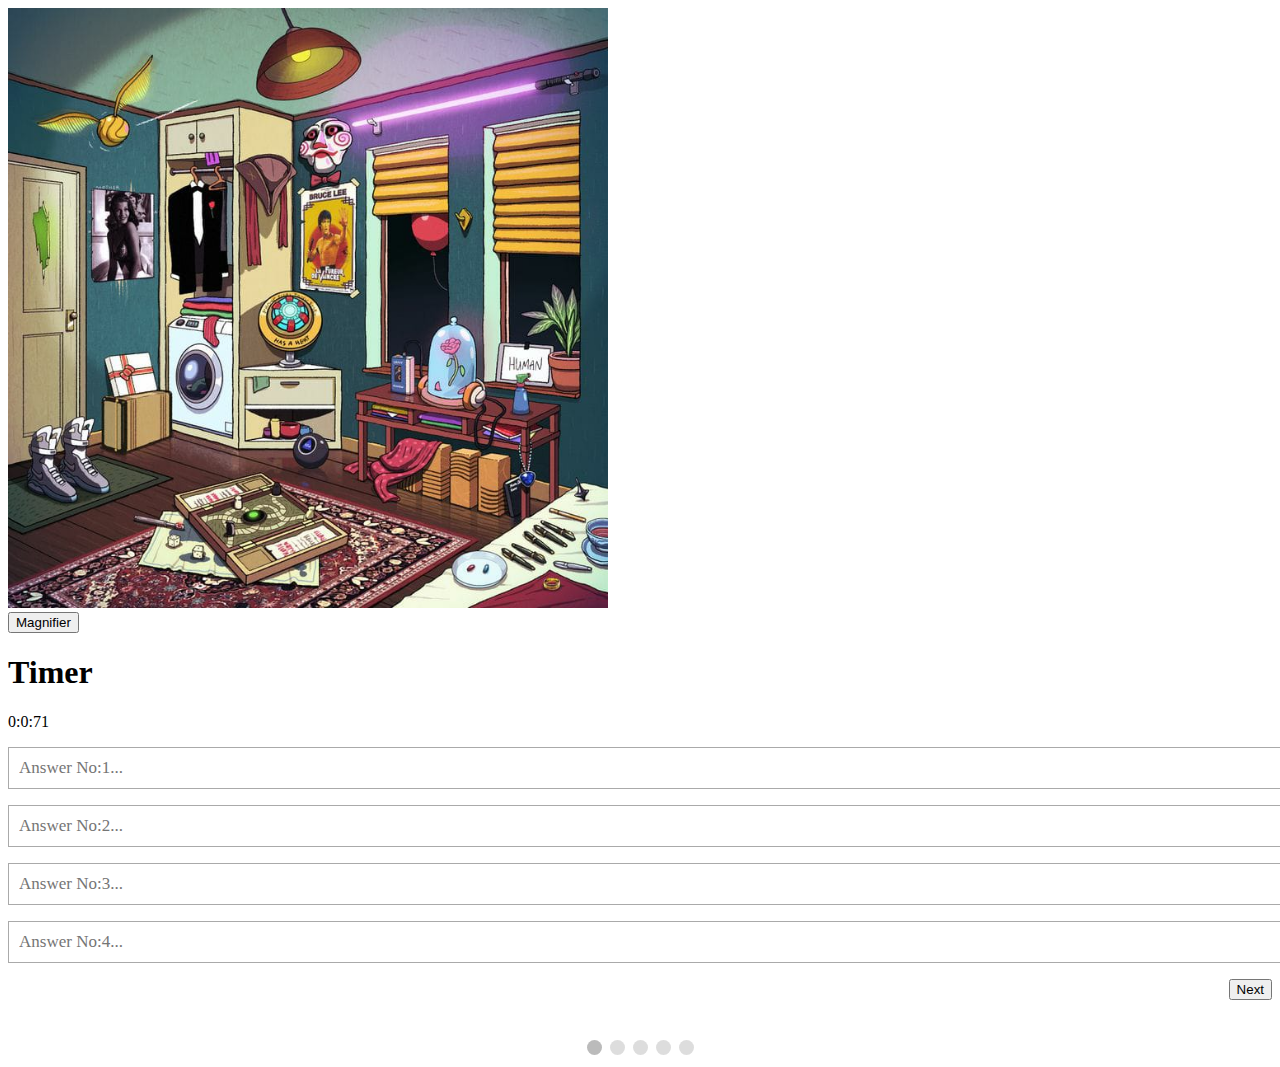
==== game/index.html @ 237ce968 "game" ====
<!DOCTYPE html>
<html lang="en">
<head>
    <meta charset="UTF-8">
    <meta http-equiv="X-UA-Compatible" content="IE=edge">
    <meta name="viewport" content="width=device-width, initial-scale=1.0">
    <link href="https://cdn.jsdelivr.net/npm/bootstrap@5.1.3/dist/css/bootstrap.min.css" rel="stylesheet" integrity="sha384-1BmE4kWBq78iYhFldvKuhfTAU6auU8tT94WrHftjDbrCEXSU1oBoqyl2QvZ6jIW3" crossorigin="anonymous">
    <link rel="stylesheet" href="./css/style.css">

    <title>Game</title>
</head>
<body>

    <div class="row">
        <div class="col-sm">
            <div class="img-magnifier-container">
                <img src="./src/img.jpeg" alt="img" id = "mainimage" width="600" height="600">
              </div>
            
        </div>
        <div class="col-sm">
            <div class="row">
                <div class="col-8 col-sm-3">
                 <button id="Magnifier" onclick="switchMag()">Magnifier</button>
                </div>
                <div class="col-4 col-sm-6">
                    <div class="wrapper">
                        <h1>Timer</h1>
                        <p><span id="mins">00</span>:<span id="seconds">00</span>:<span id="tens">00</span></p>
                        <!-- <button id="button-start">Start</button>
                        <button id="button-stop">Stop</button>
                        <button id="button-reset">Reset</button> -->
                    </div>
                </div>
            
            <div id="answers">
        

                <!-- One "tab" for each step in the form: -->
                <div class="tab">
                  <p><input placeholder="Answer No:1..." oninput="this.className = ''"></p>
                  <p><input placeholder="Answer No:2..." oninput="this.className = ''"></p>
                  <p><input placeholder="Answer No:3..." oninput="this.className = ''"></p>
                  <p><input placeholder="Answer No:4..." oninput="this.className = ''"></p>
                </div>

                <div class="tab">
                    <p><input placeholder="Answer No:5..." oninput="this.className = ''"></p>
                    <p><input placeholder="Answer No:6..." oninput="this.className = ''"></p>
                    <p><input placeholder="Answer No:7..." oninput="this.className = ''"></p>
                    <p><input placeholder="Answer No:8..." oninput="this.className = ''"></p>
                  </div>

                  <div class="tab">
                    <p><input placeholder="Answer No:9..." oninput="this.className = ''"></p>
                    <p><input placeholder="Answer No:10..." oninput="this.className = ''"></p>
                    <p><input placeholder="Answer No:11..." oninput="this.className = ''"></p>
                    <p><input placeholder="Answer No:12..." oninput="this.className = ''"></p>
                  </div>

                  <div class="tab">
                    <p><input placeholder="Answer No:13..." oninput="this.className = ''"></p>
                    <p><input placeholder="Answer No:14..." oninput="this.className = ''"></p>
                    <p><input placeholder="Answer No:15..." oninput="this.className = ''"></p>
                    <p><input placeholder="Answer No:16..." oninput="this.className = ''"></p>
                  </div>

                  <div class="tab">
                    <p><input placeholder="Answer No:17..." oninput="this.className = ''"></p>
                    <p><input placeholder="Answer No:18..." oninput="this.className = ''"></p>
                    <p><input placeholder="Answer No:19..." oninput="this.className = ''"></p>
                    <p><input placeholder="Answer No:20..." oninput="this.className = ''"></p>
                  </div>
                
              
                
                <div style="overflow:auto;">
                  <div style="float:right;">
                    <button type="button" id="prevBtn" onclick="nextPrev(-1)">Previous</button>
                    <button type="button" id="nextBtn" onclick="nextPrev(1)">Next</button>
                    <button type="button" id="submitBtn" style="display: none;" onclick="submitAns()">Submit</button>
                  </div>
                </div>
                
                <!-- Circles which indicates the steps of the form: -->
                <div style="text-align:center;margin-top:40px;">
                  <span class="step"></span>
                  <span class="step"></span>
                  <span class="step"></span>
                  <span class="step"></span>
                  <span class="step"></span>
                </div>
                
            </div> 
                
        </div>
      </div>
     <script src="./js/script.js"></script>
    <script src="https://cdn.jsdelivr.net/npm/@popperjs/core@2.10.2/dist/umd/popper.min.js" integrity="sha384-7+zCNj/IqJ95wo16oMtfsKbZ9ccEh31eOz1HGyDuCQ6wgnyJNSYdrPa03rtR1zdB" crossorigin="anonymous"></script>
    <script src="https://cdn.jsdelivr.net/npm/bootstrap@5.1.3/dist/js/bootstrap.min.js" integrity="sha384-QJHtvGhmr9XOIpI6YVutG+2QOK9T+ZnN4kzFN1RtK3zEFEIsxhlmWl5/YESvpZ13" crossorigin="anonymous"></script>

</body>
</html>
---- game/css/style.css ----
/* Style the input fields */
input {
    padding: 10px;
    width: 100%;
    font-size: 17px;
    font-family: Raleway;
    border: 1px solid #aaaaaa;
  }
  
  /* Mark input boxes that gets an error on validation: */
  input.invalid {
    background-color: #ffdddd;
  }
  
  /* Hide all steps by default: */
  .tab {
    display: none;
  }
  
  /* Make circles that indicate the steps of the form: */
  .step {
    height: 15px;
    width: 15px;
    margin: 0 2px;
    background-color: #bbbbbb;
    border: none;
    border-radius: 50%;
    display: inline-block;
    opacity: 0.5;
  }
  
  /* Mark the active step: */
  .step.active {
    opacity: 1;
  }
  
  /* Mark the steps that are finished and valid: */
  .step.finish {
    background-color: #0609f1;
  }


  .img-magnifier-container {
    position:relative;
  }
  
  .img-magnifier-glass {
    position: absolute;
    border: 3px solid #000;
    border-radius: 50%;
    cursor: none;
    /*Set the size of the magnifier glass:*/
    width: 100px;
    height: 100px;
  }
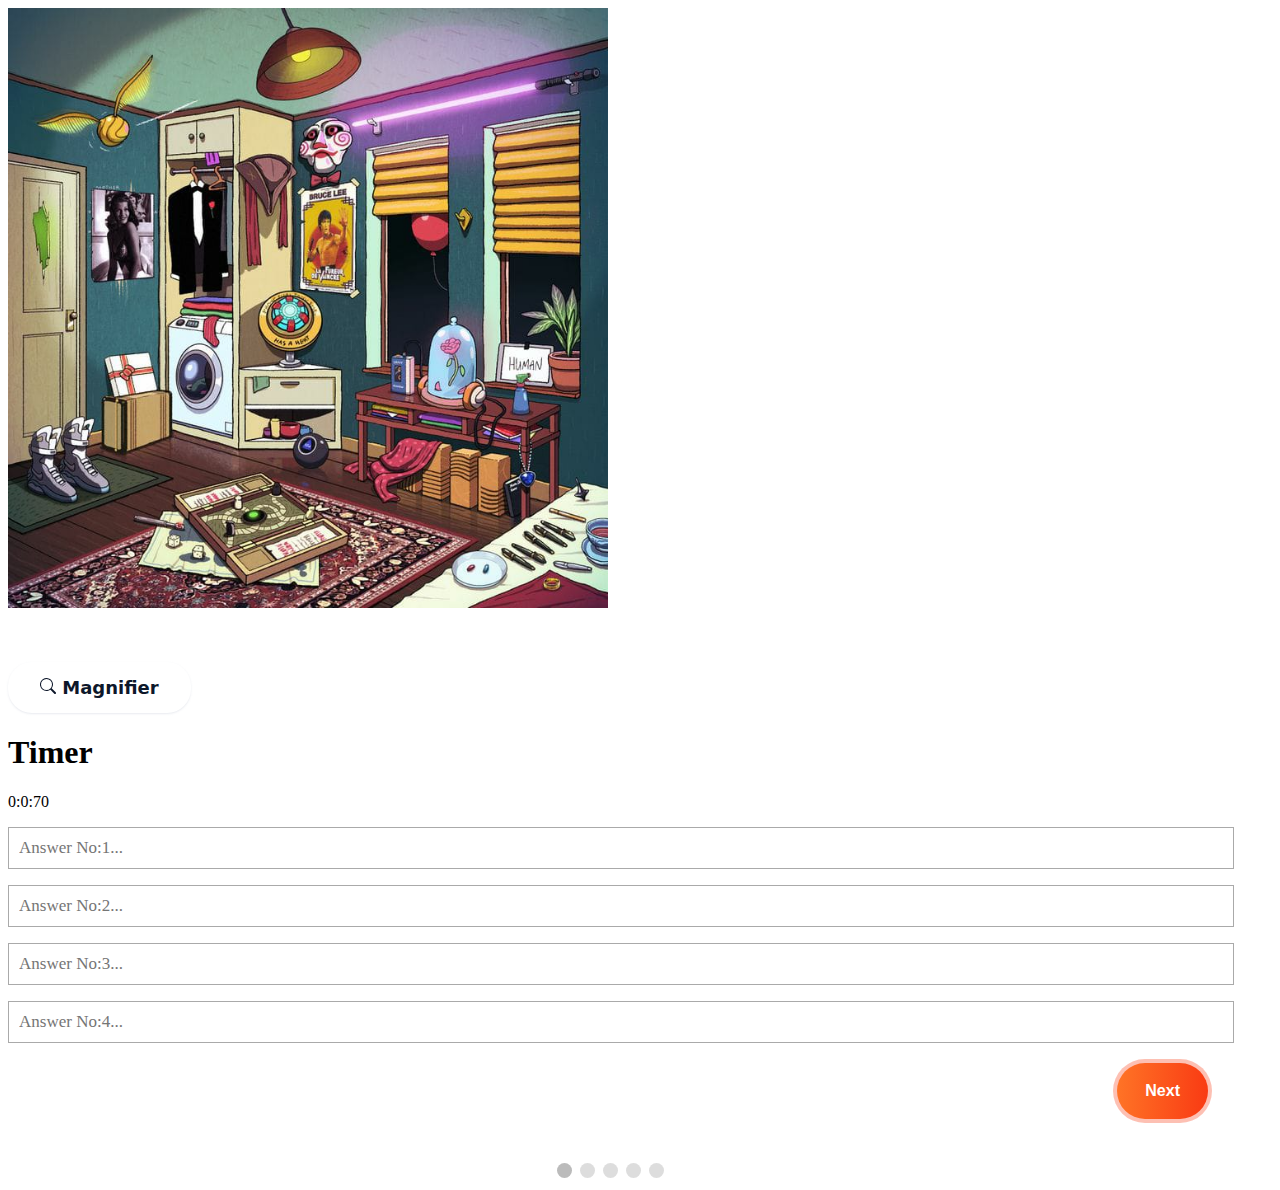
==== commit 52c78d20: "basic styles" ====
--- a/game/index.html
+++ b/game/index.html
@@ -10,20 +10,24 @@
     <title>Game</title>
 </head>
 <body>
-
+<section>
     <div class="row">
         <div class="col-sm">
+            <div class="container">
             <div class="img-magnifier-container">
                 <img src="./src/img.jpeg" alt="img" id = "mainimage" width="600" height="600">
               </div>
-            
+            </div>
         </div>
         <div class="col-sm">
-            <div class="row">
-                <div class="col-8 col-sm-3">
-                 <button id="Magnifier" onclick="switchMag()">Magnifier</button>
+            <div class="row topSection">
+                <div class="col-8 col-sm-3 container">
+                 <button class="button-81" id="Magnifier" onclick="switchMag()"><svg xmlns="http://www.w3.org/2000/svg" width="16" height="16" fill="currentColor" class="bi bi-search" viewBox="0 0 16 16">
+                    <path d="M11.742 10.344a6.5 6.5 0 1 0-1.397 1.398h-.001c.03.04.062.078.098.115l3.85 3.85a1 1 0 0 0 1.415-1.414l-3.85-3.85a1.007 1.007 0 0 0-.115-.1zM12 6.5a5.5 5.5 0 1 1-11 0 5.5 5.5 0 0 1 11 0z"/>
+                  </svg>
+                   Magnifier</button>
                 </div>
-                <div class="col-4 col-sm-6">
+                <div class="col-4 col-sm-6 container">
                     <div class="wrapper">
                         <h1>Timer</h1>
                         <p><span id="mins">00</span>:<span id="seconds">00</span>:<span id="tens">00</span></p>
@@ -33,7 +37,7 @@
                     </div>
                 </div>
             
-            <div id="answers">
+            <div id="answers" class="container">
         
 
                 <!-- One "tab" for each step in the form: -->
@@ -76,9 +80,9 @@
                 
                 <div style="overflow:auto;">
                   <div style="float:right;">
-                    <button type="button" id="prevBtn" onclick="nextPrev(-1)">Previous</button>
-                    <button type="button" id="nextBtn" onclick="nextPrev(1)">Next</button>
-                    <button type="button" id="submitBtn" style="display: none;" onclick="submitAns()">Submit</button>
+                    <button class="crtBtn" type="button" id="prevBtn" onclick="nextPrev(-1)">Previous</button>
+                    <button class="crtBtn" type="button" id="nextBtn" onclick="nextPrev(1)">Next</button>
+                    <button class="crtBtn" type="button" id="submitBtn" style="display: none;" onclick="submitAns()">Submit</button>
                   </div>
                 </div>
                 
@@ -95,6 +99,8 @@
                 
         </div>
       </div>
+    </section>
+      
      <script src="./js/script.js"></script>
     <script src="https://cdn.jsdelivr.net/npm/@popperjs/core@2.10.2/dist/umd/popper.min.js" integrity="sha384-7+zCNj/IqJ95wo16oMtfsKbZ9ccEh31eOz1HGyDuCQ6wgnyJNSYdrPa03rtR1zdB" crossorigin="anonymous"></script>
     <script src="https://cdn.jsdelivr.net/npm/bootstrap@5.1.3/dist/js/bootstrap.min.js" integrity="sha384-QJHtvGhmr9XOIpI6YVutG+2QOK9T+ZnN4kzFN1RtK3zEFEIsxhlmWl5/YESvpZ13" crossorigin="anonymous"></script>
--- a/game/css/style.css
+++ b/game/css/style.css
@@ -52,4 +52,154 @@
     /*Set the size of the magnifier glass:*/
     width: 100px;
     height: 100px;
-  }+  }
+
+.topSection{
+    margin-top: 50px;
+}
+
+div#answers{
+    padding-right: 60px;
+}
+
+
+/* CSS */
+.crtBtn {
+  align-items: center;
+  appearance: none;
+  background-clip: padding-box;
+  background-color: initial;
+  background-image: none;
+  border-style: none;
+  box-sizing: border-box;
+  color: #fff;
+  cursor: pointer;
+  display: inline-block;
+  flex-direction: row;
+  flex-shrink: 0;
+  font-family: Eina01,sans-serif;
+  font-size: 16px;
+  font-weight: 800;
+  justify-content: center;
+  line-height: 24px;
+  margin: 0;
+  min-height: 64px;
+  outline: none;
+  overflow: visible;
+  padding: 19px 26px;
+  pointer-events: auto;
+  position: relative;
+  text-align: center;
+  text-decoration: none;
+  text-transform: none;
+  user-select: none;
+  -webkit-user-select: none;
+  touch-action: manipulation;
+  vertical-align: middle;
+  width: auto;
+  word-break: keep-all;
+  z-index: 0;
+}
+
+@media (min-width: 768px) {
+  .crtBtn {
+    padding: 19px 32px;
+  }
+}
+
+.crtBtn:before,
+.crtBtn:after {
+  border-radius: 80px;
+}
+
+.crtBtn:before {
+  background-color: rgba(249, 58, 19, .32);
+  content: "";
+  display: block;
+  height: 100%;
+  left: 0;
+  overflow: hidden;
+  position: absolute;
+  top: 0;
+  width: 100%;
+  z-index: -2;
+}
+
+.crtBtn:after {
+  background-color: initial;
+  background-image: linear-gradient(92.83deg, #ff7426 0, #f93a13 100%);
+  bottom: 4px;
+  content: "";
+  display: block;
+  left: 4px;
+  overflow: hidden;
+  position: absolute;
+  right: 4px;
+  top: 4px;
+  transition: all 100ms ease-out;
+  z-index: -1;
+}
+
+.crtBtn:hover:not(:disabled):after {
+  bottom: 0;
+  left: 0;
+  right: 0;
+  top: 0;
+  transition-timing-function: ease-in;
+}
+
+.crtBtn:active:not(:disabled) {
+  color: #ccc;
+}
+
+.crtBtn:active:not(:disabled):after {
+  background-image: linear-gradient(0deg, rgba(0, 0, 0, .2), rgba(0, 0, 0, .2)), linear-gradient(92.83deg, #ff7426 0, #f93a13 100%);
+  bottom: 4px;
+  left: 4px;
+  right: 4px;
+  top: 4px;
+}
+
+.crtBtn:disabled {
+  cursor: default;
+  opacity: .24;
+}
+
+
+
+
+/* CSS */
+.button-81 {
+  background-color: #fff;
+  border: 0 solid #e2e8f0;
+  border-radius: 1.5rem;
+  box-sizing: border-box;
+  color: #0d172a;
+  cursor: pointer;
+  display: inline-block;
+  font-family: "Basier circle",-apple-system,system-ui,"Segoe UI",Roboto,"Helvetica Neue",Arial,"Noto Sans",sans-serif,"Apple Color Emoji","Segoe UI Emoji","Segoe UI Symbol","Noto Color Emoji";
+  font-size: 1.1rem;
+  font-weight: 600;
+  line-height: 1;
+  padding: 1rem 1.6rem;
+  text-align: center;
+  text-decoration: none #0d172a solid;
+  text-decoration-thickness: auto;
+  transition: all .1s cubic-bezier(.4, 0, .2, 1);
+  box-shadow: 0px 1px 2px rgba(166, 175, 195, 0.25);
+  user-select: none;
+  -webkit-user-select: none;
+  touch-action: manipulation;
+}
+
+.button-81:hover {
+  background-color: #1e293b;
+  color: #fff;
+}
+
+@media (min-width: 768px) {
+  .button-81 {
+    font-size: 1.125rem;
+    padding: 1rem 2rem;
+  }
+}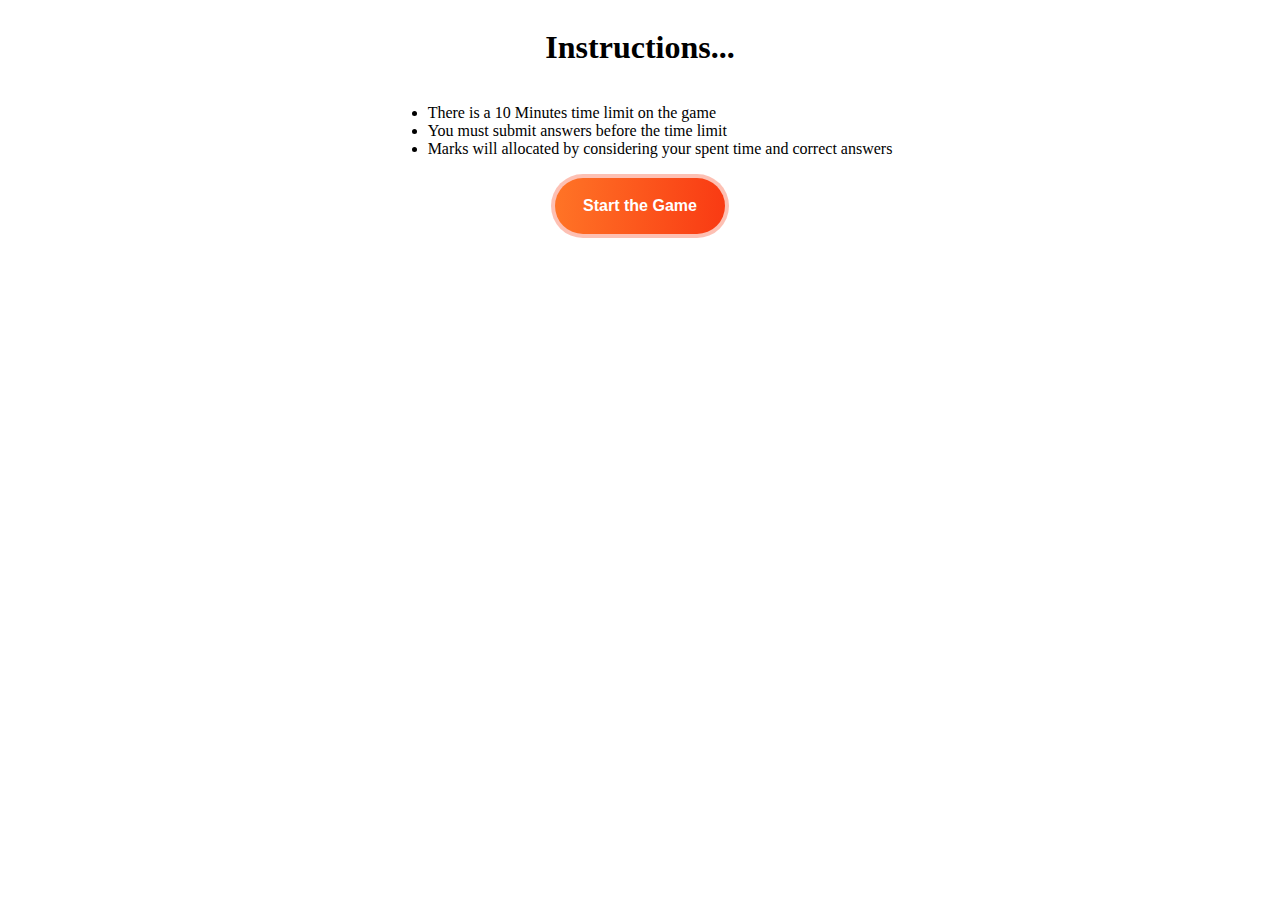
==== commit cce6fa27: "different pages" ====
--- a/game/index.html
+++ b/game/index.html
@@ -4,104 +4,40 @@
     <meta charset="UTF-8">
     <meta http-equiv="X-UA-Compatible" content="IE=edge">
     <meta name="viewport" content="width=device-width, initial-scale=1.0">
+    <title>Start Game</title>
     <link href="https://cdn.jsdelivr.net/npm/bootstrap@5.1.3/dist/css/bootstrap.min.css" rel="stylesheet" integrity="sha384-1BmE4kWBq78iYhFldvKuhfTAU6auU8tT94WrHftjDbrCEXSU1oBoqyl2QvZ6jIW3" crossorigin="anonymous">
     <link rel="stylesheet" href="./css/style.css">
-
-    <title>Game</title>
+    <style>
+       .container{
+        display: flex;
+        align-items: center;
+        justify-content: center;
+       }
+    </style>
 </head>
 <body>
-<section>
-    <div class="row">
-        <div class="col-sm">
-            <div class="container">
-            <div class="img-magnifier-container">
-                <img src="./src/img.jpeg" alt="img" id = "mainimage" width="600" height="600">
-              </div>
-            </div>
-        </div>
-        <div class="col-sm">
-            <div class="row topSection">
-                <div class="col-8 col-sm-3 container">
-                 <button class="button-81" id="Magnifier" onclick="switchMag()"><svg xmlns="http://www.w3.org/2000/svg" width="16" height="16" fill="currentColor" class="bi bi-search" viewBox="0 0 16 16">
-                    <path d="M11.742 10.344a6.5 6.5 0 1 0-1.397 1.398h-.001c.03.04.062.078.098.115l3.85 3.85a1 1 0 0 0 1.415-1.414l-3.85-3.85a1.007 1.007 0 0 0-.115-.1zM12 6.5a5.5 5.5 0 1 1-11 0 5.5 5.5 0 0 1 11 0z"/>
-                  </svg>
-                   Magnifier</button>
-                </div>
-                <div class="col-4 col-sm-6 container">
-                    <div class="wrapper">
-                        <h1>Timer</h1>
-                        <p><span id="mins">00</span>:<span id="seconds">00</span>:<span id="tens">00</span></p>
-                        <!-- <button id="button-start">Start</button>
-                        <button id="button-stop">Stop</button>
-                        <button id="button-reset">Reset</button> -->
-                    </div>
-                </div>
-            
-            <div id="answers" class="container">
+    <div class="container">
+        <h1>Instructions...</h1>
         
+        
+    </div>
 
-                <!-- One "tab" for each step in the form: -->
-                <div class="tab">
-                  <p><input placeholder="Answer No:1..." oninput="this.className = ''"></p>
-                  <p><input placeholder="Answer No:2..." oninput="this.className = ''"></p>
-                  <p><input placeholder="Answer No:3..." oninput="this.className = ''"></p>
-                  <p><input placeholder="Answer No:4..." oninput="this.className = ''"></p>
-                </div>
+    <div class="container">
+        <ul>
+            <li>There is a 10 Minutes time limit on the game</li>
+            <li>You must submit answers before the time limit</li>
+            <li>Marks will allocated by considering your spent time and correct answers</li>
+        </ul>
+    </div>
+   
 
-                <div class="tab">
-                    <p><input placeholder="Answer No:5..." oninput="this.className = ''"></p>
-                    <p><input placeholder="Answer No:6..." oninput="this.className = ''"></p>
-                    <p><input placeholder="Answer No:7..." oninput="this.className = ''"></p>
-                    <p><input placeholder="Answer No:8..." oninput="this.className = ''"></p>
-                  </div>
-
-                  <div class="tab">
-                    <p><input placeholder="Answer No:9..." oninput="this.className = ''"></p>
-                    <p><input placeholder="Answer No:10..." oninput="this.className = ''"></p>
-                    <p><input placeholder="Answer No:11..." oninput="this.className = ''"></p>
-                    <p><input placeholder="Answer No:12..." oninput="this.className = ''"></p>
-                  </div>
-
-                  <div class="tab">
-                    <p><input placeholder="Answer No:13..." oninput="this.className = ''"></p>
-                    <p><input placeholder="Answer No:14..." oninput="this.className = ''"></p>
-                    <p><input placeholder="Answer No:15..." oninput="this.className = ''"></p>
-                    <p><input placeholder="Answer No:16..." oninput="this.className = ''"></p>
-                  </div>
-
-                  <div class="tab">
-                    <p><input placeholder="Answer No:17..." oninput="this.className = ''"></p>
-                    <p><input placeholder="Answer No:18..." oninput="this.className = ''"></p>
-                    <p><input placeholder="Answer No:19..." oninput="this.className = ''"></p>
-                    <p><input placeholder="Answer No:20..." oninput="this.className = ''"></p>
-                  </div>
-                
-              
-                
-                <div style="overflow:auto;">
-                  <div style="float:right;">
-                    <button class="crtBtn" type="button" id="prevBtn" onclick="nextPrev(-1)">Previous</button>
-                    <button class="crtBtn" type="button" id="nextBtn" onclick="nextPrev(1)">Next</button>
-                    <button class="crtBtn" type="button" id="submitBtn" style="display: none;" onclick="submitAns()">Submit</button>
-                  </div>
-                </div>
-                
-                <!-- Circles which indicates the steps of the form: -->
-                <div style="text-align:center;margin-top:40px;">
-                  <span class="step"></span>
-                  <span class="step"></span>
-                  <span class="step"></span>
-                  <span class="step"></span>
-                  <span class="step"></span>
-                </div>
-                
-            </div> 
-                
-        </div>
-      </div>
-    </section>
-      
-     <script src="./js/script.js"></script>
+<div class="container">
+    <a href="./game.html">
+        <button class="crtBtn">Start the Game</button>
+    </a>
+    
+    
+</div>
     <script src="https://cdn.jsdelivr.net/npm/@popperjs/core@2.10.2/dist/umd/popper.min.js" integrity="sha384-7+zCNj/IqJ95wo16oMtfsKbZ9ccEh31eOz1HGyDuCQ6wgnyJNSYdrPa03rtR1zdB" crossorigin="anonymous"></script>
     <script src="https://cdn.jsdelivr.net/npm/bootstrap@5.1.3/dist/js/bootstrap.min.js" integrity="sha384-QJHtvGhmr9XOIpI6YVutG+2QOK9T+ZnN4kzFN1RtK3zEFEIsxhlmWl5/YESvpZ13" crossorigin="anonymous"></script>
 
--- a/game/css/style.css
+++ b/game/css/style.css
@@ -40,26 +40,41 @@
   }
 
 
+  #mainimage{
+    border: 3px solid gray;
+    border-radius: 6px;
+  }
+
   .img-magnifier-container {
     position:relative;
   }
   
   .img-magnifier-glass {
     position: absolute;
-    border: 3px solid #000;
+    border: 1px solid rgb(255, 255, 255);
     border-radius: 50%;
     cursor: none;
     /*Set the size of the magnifier glass:*/
-    width: 100px;
-    height: 100px;
+    width: 180px;
+    height: 180px;
+    box-shadow: 4px -4px 19px 13px rgba(0,0,0,0.75);
+    -webkit-box-shadow: 4px -4px 19px 13px rgba(0,0,0,0.75);
+    -moz-box-shadow: 4px -4px 19px 13px rgba(0,0,0,0.75);
   }
 
 .topSection{
-    margin-top: 50px;
+    margin-top:9vh;
 }
 
 div#answers{
-    padding-right: 60px;
+    padding: 0vh 10vh;
+}
+
+
+.wrapper p{
+    font-size: 40px;
+    font-weight: bold;
+    color: green;
 }
 
 
